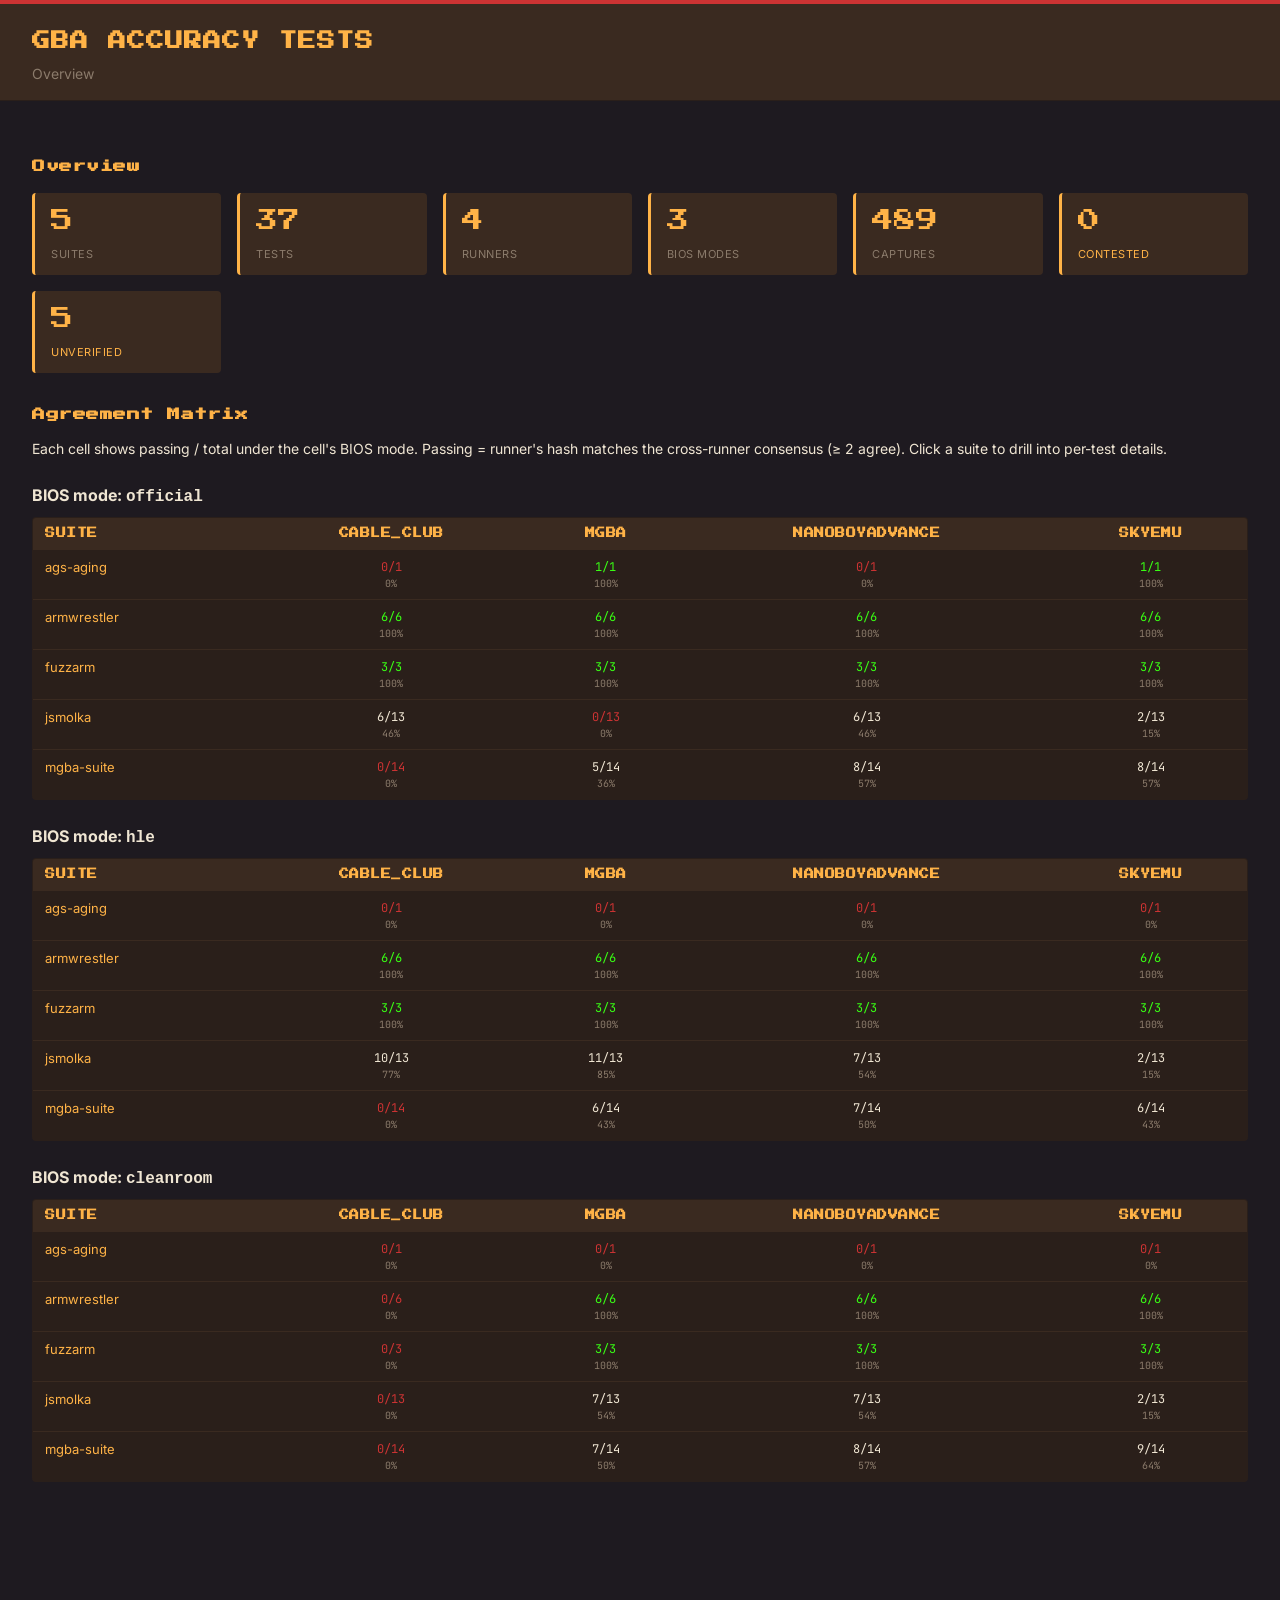
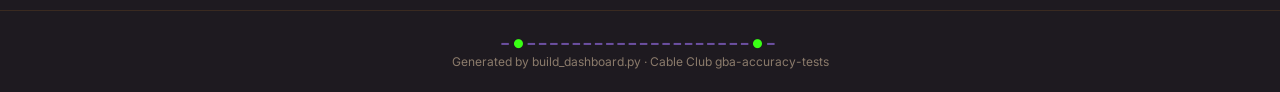
==== docs/dashboard/index.html @ 75b2cba9 "phase 1: full multi-emulator matrix + dashboard + CI Closes out the test-suite Phase 1 plan from NEX" ====
<!DOCTYPE html>
<html lang="en">
<head>
<meta charset="utf-8">
<meta name="viewport" content="width=device-width, initial-scale=1">
<title>Overview — gba-accuracy-tests</title>
<link rel="stylesheet" href="style.css">
</head>
<body>
<header class="site">
  <h1>GBA ACCURACY TESTS</h1>
  <p class="subtitle">Overview</p>
  
</header>
<main>
<h2>Overview</h2>
<div class="stat-grid">
<div class="stat"><span class="num">5</span><span class="label">suites</span></div>
<div class="stat"><span class="num">37</span><span class="label">tests</span></div>
<div class="stat"><span class="num">4</span><span class="label">runners</span></div>
<div class="stat"><span class="num">3</span><span class="label">BIOS modes</span></div>
<div class="stat"><span class="num">489</span><span class="label">captures</span></div>
<div class="stat"><span class="num">0</span><span class="label"><a href="contested.html">contested</a></span></div>
<div class="stat"><span class="num">5</span><span class="label"><a href="unverified.html">unverified</a></span></div>
</div>
<h2>Agreement Matrix</h2>
<p class="muted">Each cell shows passing / total under the cell's BIOS mode. Passing = runner's hash matches the cross-runner consensus (≥ 2 agree). Click a suite to drill into per-test details.</p>
<h3>BIOS mode: <code>official</code></h3>
<table class="matrix"><thead><tr><th>Suite</th>
<th class="runner">cable_club</th>
<th class="runner">mgba</th>
<th class="runner">nanoboyadvance</th>
<th class="runner">skyemu</th>
</tr></thead><tbody>
<tr><td><a href="suite-ags-aging.html">ags-aging</a></td>
<td class="cell none-pass"><span class="frac">0/1</span><span class="pct">0%</span></td>
<td class="cell all-pass"><span class="frac">1/1</span><span class="pct">100%</span></td>
<td class="cell none-pass"><span class="frac">0/1</span><span class="pct">0%</span></td>
<td class="cell all-pass"><span class="frac">1/1</span><span class="pct">100%</span></td>
</tr>
<tr><td><a href="suite-armwrestler.html">armwrestler</a></td>
<td class="cell all-pass"><span class="frac">6/6</span><span class="pct">100%</span></td>
<td class="cell all-pass"><span class="frac">6/6</span><span class="pct">100%</span></td>
<td class="cell all-pass"><span class="frac">6/6</span><span class="pct">100%</span></td>
<td class="cell all-pass"><span class="frac">6/6</span><span class="pct">100%</span></td>
</tr>
<tr><td><a href="suite-fuzzarm.html">fuzzarm</a></td>
<td class="cell all-pass"><span class="frac">3/3</span><span class="pct">100%</span></td>
<td class="cell all-pass"><span class="frac">3/3</span><span class="pct">100%</span></td>
<td class="cell all-pass"><span class="frac">3/3</span><span class="pct">100%</span></td>
<td class="cell all-pass"><span class="frac">3/3</span><span class="pct">100%</span></td>
</tr>
<tr><td><a href="suite-jsmolka.html">jsmolka</a></td>
<td class="cell "><span class="frac">6/13</span><span class="pct">46%</span></td>
<td class="cell none-pass"><span class="frac">0/13</span><span class="pct">0%</span></td>
<td class="cell "><span class="frac">6/13</span><span class="pct">46%</span></td>
<td class="cell "><span class="frac">2/13</span><span class="pct">15%</span></td>
</tr>
<tr><td><a href="suite-mgba-suite.html">mgba-suite</a></td>
<td class="cell none-pass"><span class="frac">0/14</span><span class="pct">0%</span></td>
<td class="cell "><span class="frac">5/14</span><span class="pct">36%</span></td>
<td class="cell "><span class="frac">8/14</span><span class="pct">57%</span></td>
<td class="cell "><span class="frac">8/14</span><span class="pct">57%</span></td>
</tr>
</tbody></table>
<h3>BIOS mode: <code>hle</code></h3>
<table class="matrix"><thead><tr><th>Suite</th>
<th class="runner">cable_club</th>
<th class="runner">mgba</th>
<th class="runner">nanoboyadvance</th>
<th class="runner">skyemu</th>
</tr></thead><tbody>
<tr><td><a href="suite-ags-aging.html">ags-aging</a></td>
<td class="cell none-pass"><span class="frac">0/1</span><span class="pct">0%</span></td>
<td class="cell none-pass"><span class="frac">0/1</span><span class="pct">0%</span></td>
<td class="cell none-pass"><span class="frac">0/1</span><span class="pct">0%</span></td>
<td class="cell none-pass"><span class="frac">0/1</span><span class="pct">0%</span></td>
</tr>
<tr><td><a href="suite-armwrestler.html">armwrestler</a></td>
<td class="cell all-pass"><span class="frac">6/6</span><span class="pct">100%</span></td>
<td class="cell all-pass"><span class="frac">6/6</span><span class="pct">100%</span></td>
<td class="cell all-pass"><span class="frac">6/6</span><span class="pct">100%</span></td>
<td class="cell all-pass"><span class="frac">6/6</span><span class="pct">100%</span></td>
</tr>
<tr><td><a href="suite-fuzzarm.html">fuzzarm</a></td>
<td class="cell all-pass"><span class="frac">3/3</span><span class="pct">100%</span></td>
<td class="cell all-pass"><span class="frac">3/3</span><span class="pct">100%</span></td>
<td class="cell all-pass"><span class="frac">3/3</span><span class="pct">100%</span></td>
<td class="cell all-pass"><span class="frac">3/3</span><span class="pct">100%</span></td>
</tr>
<tr><td><a href="suite-jsmolka.html">jsmolka</a></td>
<td class="cell "><span class="frac">10/13</span><span class="pct">77%</span></td>
<td class="cell "><span class="frac">11/13</span><span class="pct">85%</span></td>
<td class="cell "><span class="frac">7/13</span><span class="pct">54%</span></td>
<td class="cell "><span class="frac">2/13</span><span class="pct">15%</span></td>
</tr>
<tr><td><a href="suite-mgba-suite.html">mgba-suite</a></td>
<td class="cell none-pass"><span class="frac">0/14</span><span class="pct">0%</span></td>
<td class="cell "><span class="frac">6/14</span><span class="pct">43%</span></td>
<td class="cell "><span class="frac">7/14</span><span class="pct">50%</span></td>
<td class="cell "><span class="frac">6/14</span><span class="pct">43%</span></td>
</tr>
</tbody></table>
<h3>BIOS mode: <code>cleanroom</code></h3>
<table class="matrix"><thead><tr><th>Suite</th>
<th class="runner">cable_club</th>
<th class="runner">mgba</th>
<th class="runner">nanoboyadvance</th>
<th class="runner">skyemu</th>
</tr></thead><tbody>
<tr><td><a href="suite-ags-aging.html">ags-aging</a></td>
<td class="cell none-pass"><span class="frac">0/1</span><span class="pct">0%</span></td>
<td class="cell none-pass"><span class="frac">0/1</span><span class="pct">0%</span></td>
<td class="cell none-pass"><span class="frac">0/1</span><span class="pct">0%</span></td>
<td class="cell none-pass"><span class="frac">0/1</span><span class="pct">0%</span></td>
</tr>
<tr><td><a href="suite-armwrestler.html">armwrestler</a></td>
<td class="cell none-pass"><span class="frac">0/6</span><span class="pct">0%</span></td>
<td class="cell all-pass"><span class="frac">6/6</span><span class="pct">100%</span></td>
<td class="cell all-pass"><span class="frac">6/6</span><span class="pct">100%</span></td>
<td class="cell all-pass"><span class="frac">6/6</span><span class="pct">100%</span></td>
</tr>
<tr><td><a href="suite-fuzzarm.html">fuzzarm</a></td>
<td class="cell none-pass"><span class="frac">0/3</span><span class="pct">0%</span></td>
<td class="cell all-pass"><span class="frac">3/3</span><span class="pct">100%</span></td>
<td class="cell all-pass"><span class="frac">3/3</span><span class="pct">100%</span></td>
<td class="cell all-pass"><span class="frac">3/3</span><span class="pct">100%</span></td>
</tr>
<tr><td><a href="suite-jsmolka.html">jsmolka</a></td>
<td class="cell none-pass"><span class="frac">0/13</span><span class="pct">0%</span></td>
<td class="cell "><span class="frac">7/13</span><span class="pct">54%</span></td>
<td class="cell "><span class="frac">7/13</span><span class="pct">54%</span></td>
<td class="cell "><span class="frac">2/13</span><span class="pct">15%</span></td>
</tr>
<tr><td><a href="suite-mgba-suite.html">mgba-suite</a></td>
<td class="cell none-pass"><span class="frac">0/14</span><span class="pct">0%</span></td>
<td class="cell "><span class="frac">7/14</span><span class="pct">50%</span></td>
<td class="cell "><span class="frac">8/14</span><span class="pct">57%</span></td>
<td class="cell "><span class="frac">9/14</span><span class="pct">64%</span></td>
</tr>
</tbody></table>
</main>
<footer>
  <span class="cable">━<span class="led">●</span>━━━━━━━━━━━━━━━━━━━━<span class="led">●</span>━</span><br>
  Generated by build_dashboard.py · Cable Club gba-accuracy-tests
</footer>
</body>
</html>
---- docs/dashboard/style.css ----
@import url('https://fonts.googleapis.com/css2?family=Press+Start+2P&family=Inter:wght@400;500;700&family=JetBrains+Mono:wght@400;500&display=swap');

:root {
  --bg:        #1e1a20;
  --surface:   #3a2a20;
  --surface-2: #2a1f1a;
  --red:       #cc3333;
  --amber:     #ffb347;
  --amber-2:   #ffd080;
  --green:     #39ff14;
  --gray:      #666;
  --warm-gray: #8b7b6b;
  --text:      #f0e6d3;
  --purple:    #6b4fa0;
}

* { box-sizing: border-box; }

body {
  margin: 0;
  background: var(--bg);
  color: var(--text);
  font-family: 'Inter', system-ui, sans-serif;
  font-size: 14px;
  line-height: 1.5;
}

a { color: var(--amber); text-decoration: none; }
a:hover { color: var(--amber-2); text-decoration: underline; }

header.site {
  background: var(--surface);
  border-top: 4px solid var(--red);
  border-bottom: 1px solid var(--surface-2);
  padding: 24px 32px 16px;
}
header.site h1 {
  font-family: 'Press Start 2P', monospace;
  font-size: 18px;
  margin: 0 0 8px;
  color: var(--amber);
  letter-spacing: 1px;
}
header.site .subtitle { color: var(--warm-gray); margin: 0; }
nav.crumbs {
  margin: 12px 0 0;
  font-size: 13px;
  color: var(--warm-gray);
}
nav.crumbs a { color: var(--warm-gray); }
nav.crumbs a:hover { color: var(--amber); }

main { padding: 24px 32px 64px; max-width: 1280px; margin: 0 auto; }

h2 {
  font-family: 'Press Start 2P', monospace;
  font-size: 13px;
  letter-spacing: 0.5px;
  color: var(--amber);
  margin: 32px 0 12px;
}
h3 { color: var(--text); font-size: 16px; margin: 24px 0 8px; }

table {
  width: 100%;
  border-collapse: collapse;
  background: var(--surface-2);
  border: 1px solid var(--surface);
  border-radius: 4px;
  overflow: hidden;
}
th, td {
  padding: 8px 12px;
  text-align: left;
  border-bottom: 1px solid var(--surface);
  font-size: 13px;
  vertical-align: top;
}
th {
  background: var(--surface);
  color: var(--amber);
  font-family: 'Press Start 2P', monospace;
  font-size: 10px;
  letter-spacing: 0.5px;
  text-transform: uppercase;
}
tr:last-child td { border-bottom: none; }
tr:hover td { background: rgba(255, 179, 71, 0.04); }

.hash {
  font-family: 'JetBrains Mono', monospace;
  font-size: 11px;
  color: var(--warm-gray);
}
.hash.match { color: var(--green); }
.hash.miss { color: var(--red); }

.badge {
  display: inline-block;
  padding: 2px 8px;
  border-radius: 3px;
  font-size: 11px;
  font-weight: 700;
  font-family: 'JetBrains Mono', monospace;
  text-transform: uppercase;
  letter-spacing: 0.5px;
}
.badge.gold        { background: var(--amber); color: #1e1a20; }
.badge.secondary   { background: var(--purple); color: var(--text); }
.badge.candidate   { background: var(--gray); color: var(--text); }
.badge.contested   { background: var(--red); color: #fff; }
.badge.unverified  { background: #555; color: var(--text); }
.badge.agreed      { background: var(--green); color: #1e1a20; }

.stat-grid {
  display: grid;
  grid-template-columns: repeat(auto-fit, minmax(180px, 1fr));
  gap: 16px;
  margin: 16px 0 24px;
}
.stat {
  background: var(--surface);
  border-left: 3px solid var(--amber);
  padding: 12px 16px;
  border-radius: 4px;
}
.stat .num {
  font-family: 'Press Start 2P', monospace;
  font-size: 22px;
  color: var(--amber);
  display: block;
  margin-bottom: 4px;
}
.stat .label {
  font-size: 11px;
  color: var(--warm-gray);
  text-transform: uppercase;
  letter-spacing: 0.5px;
}

.matrix th.runner { text-align: center; }
.matrix td.cell {
  text-align: center;
  font-family: 'JetBrains Mono', monospace;
  font-size: 12px;
}
.matrix .frac { color: var(--text); }
.matrix .pct  { color: var(--warm-gray); font-size: 10px; display: block; }
.matrix .all-pass .frac { color: var(--green); }
.matrix .none-pass .frac { color: var(--red); }

.test-row td.id { font-family: 'JetBrains Mono', monospace; font-size: 12px; }

.bios-tabs {
  display: flex;
  gap: 8px;
  margin: 16px 0;
}
.bios-tabs span {
  padding: 4px 12px;
  background: var(--surface);
  border-radius: 3px;
  font-size: 11px;
  font-family: 'JetBrains Mono', monospace;
  color: var(--warm-gray);
}

footer {
  margin-top: 64px;
  padding: 24px 32px;
  border-top: 1px solid var(--surface);
  font-size: 12px;
  color: var(--warm-gray);
  text-align: center;
}
footer .cable {
  display: inline-block;
  color: var(--purple);
  letter-spacing: 4px;
}
footer .led { color: var(--green); }
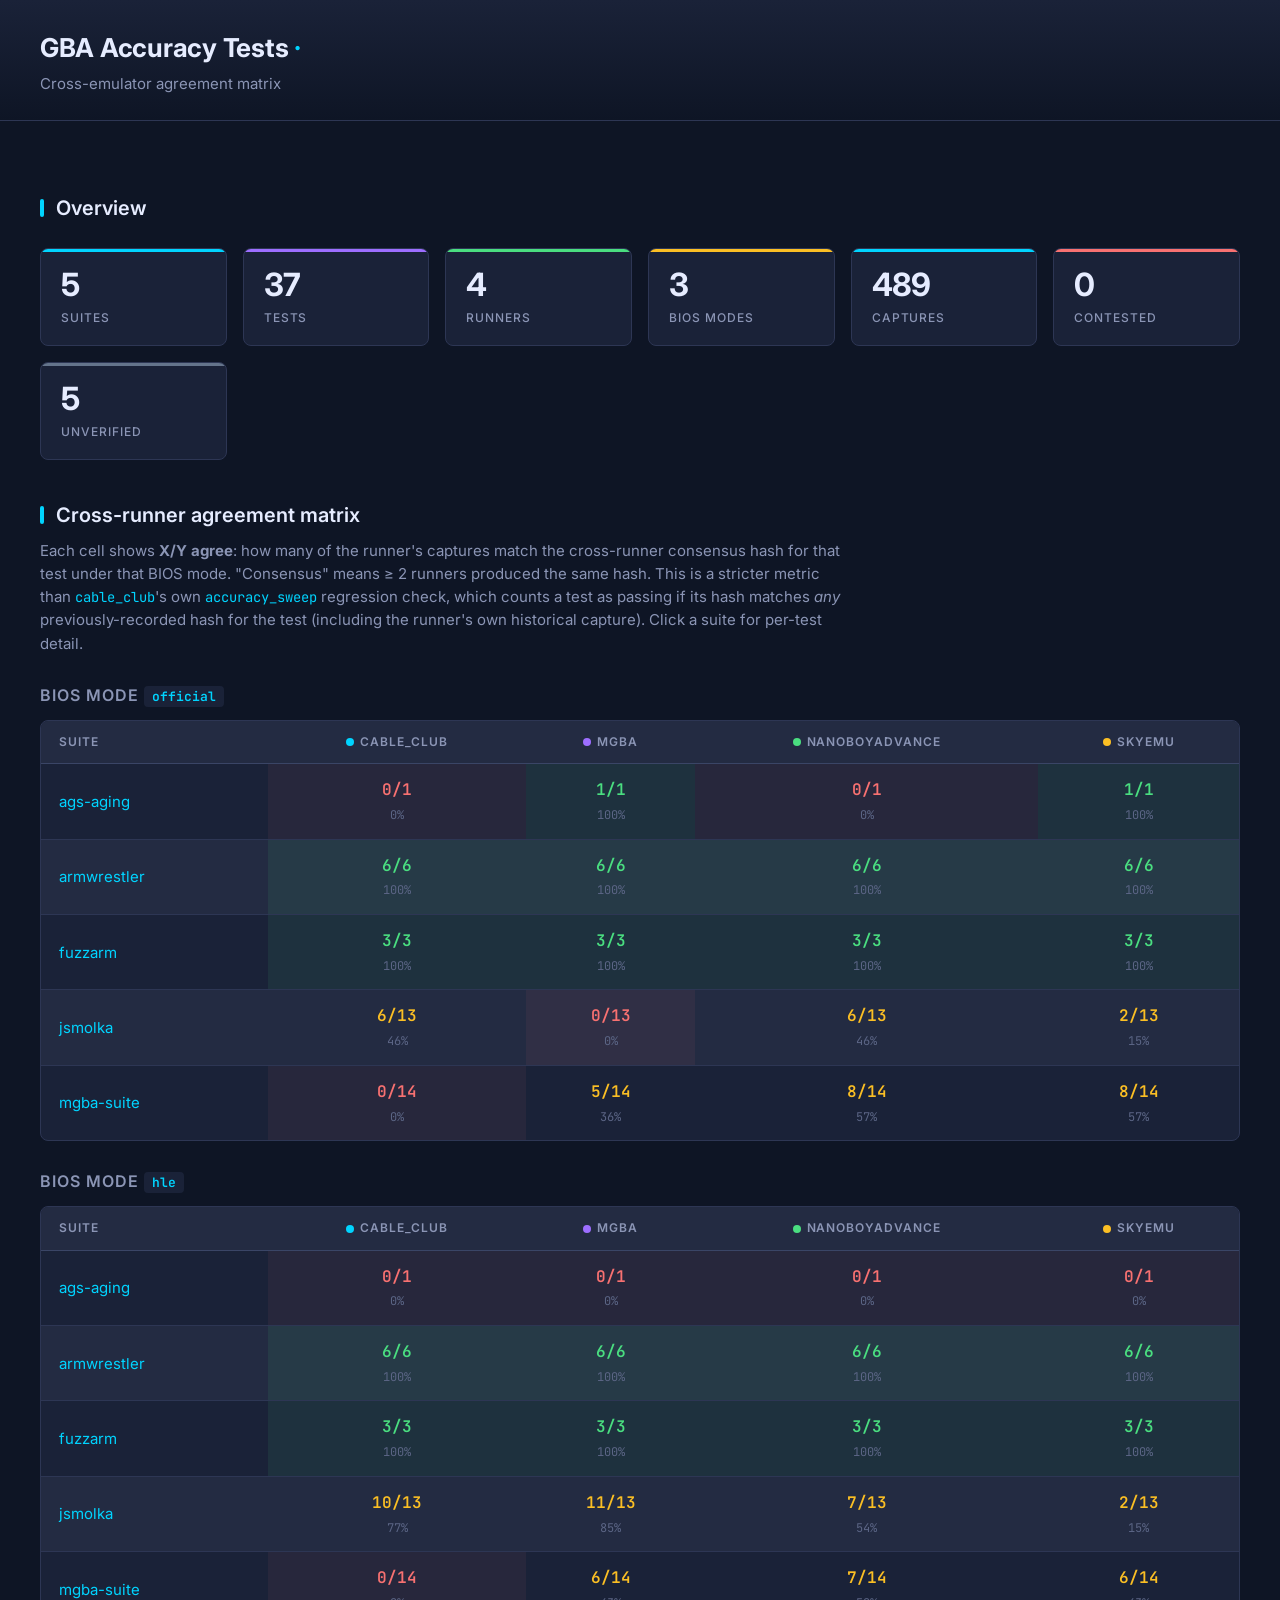
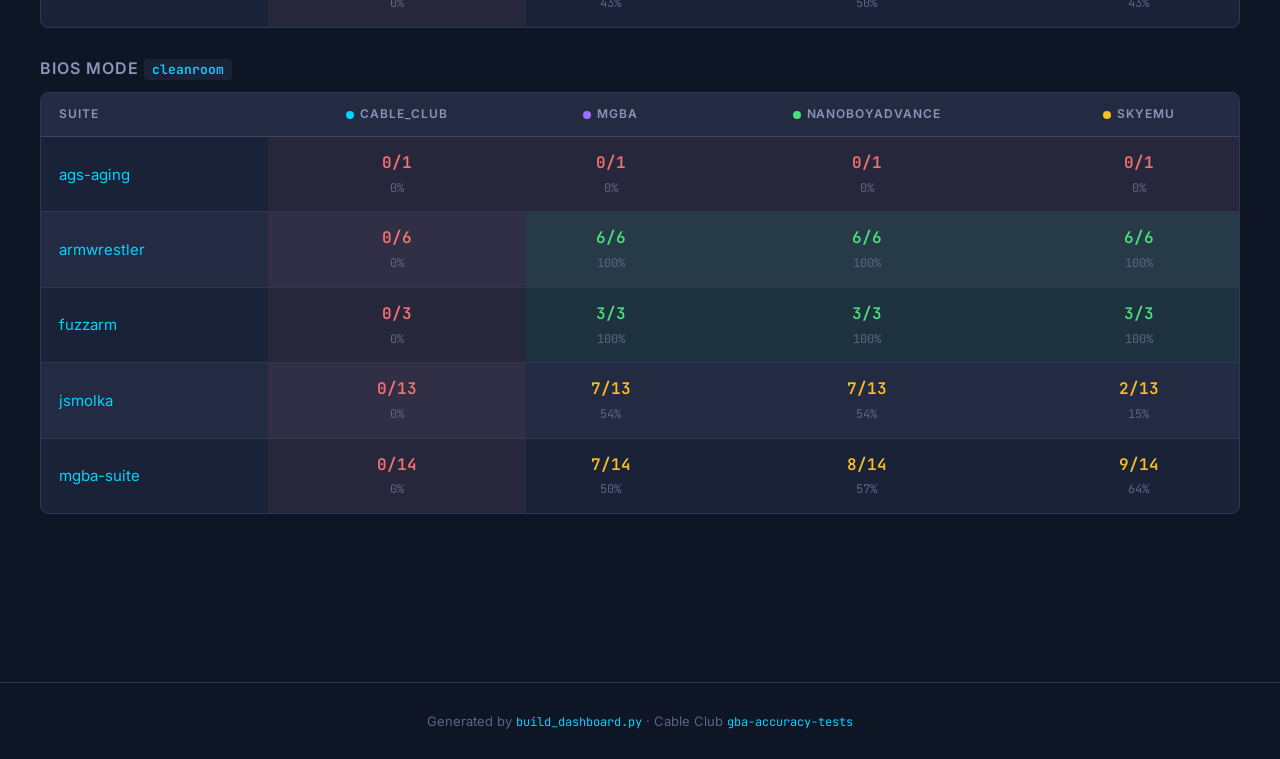
==== commit ebaa5b70: "verify: bootstrap human-confirmed ground truth for all 5 suites Replaces consensus-as-truth with per" ====
--- a/docs/dashboard/index.html
+++ b/docs/dashboard/index.html
@@ -3,13 +3,17 @@
 <head>
 <meta charset="utf-8">
 <meta name="viewport" content="width=device-width, initial-scale=1">
-<title>Overview — gba-accuracy-tests</title>
+<title>Cross-emulator agreement matrix — gba-accuracy-tests</title>
 <link rel="stylesheet" href="style.css">
 </head>
 <body>
 <header class="site">
-  <h1>GBA ACCURACY TESTS</h1>
-  <p class="subtitle">Overview</p>
+  <div class="row">
+    <div>
+      <h1>GBA Accuracy Tests <span class="accent">·</span></h1>
+      <p class="subtitle">Cross-emulator agreement matrix</p>
+    </div>
+  </div>
   
 </header>
 <main>
@@ -23,14 +27,14 @@
 <div class="stat"><span class="num">0</span><span class="label"><a href="contested.html">contested</a></span></div>
 <div class="stat"><span class="num">5</span><span class="label"><a href="unverified.html">unverified</a></span></div>
 </div>
-<h2>Agreement Matrix</h2>
-<p class="muted">Each cell shows passing / total under the cell's BIOS mode. Passing = runner's hash matches the cross-runner consensus (≥ 2 agree). Click a suite to drill into per-test details.</p>
-<h3>BIOS mode: <code>official</code></h3>
-<table class="matrix"><thead><tr><th>Suite</th>
-<th class="runner">cable_club</th>
-<th class="runner">mgba</th>
-<th class="runner">nanoboyadvance</th>
-<th class="runner">skyemu</th>
+<h2>Cross-runner agreement matrix</h2>
+<p class="muted">Each cell shows <strong>X/Y agree</strong>: how many of the runner's captures match the cross-runner consensus hash for that test under that BIOS mode. "Consensus" means ≥ 2 runners produced the same hash. This is a stricter metric than <code>cable_club</code>'s own <code>accuracy_sweep</code> regression check, which counts a test as passing if its hash matches <em>any</em> previously-recorded hash for the test (including the runner's own historical capture). Click a suite for per-test detail.</p>
+<h3>BIOS mode <code>official</code></h3>
+<div class="table-wrap"><table class="matrix"><thead><tr><th>Suite</th>
+<th class="runner r-cable_club"><span class="dot"></span>cable_club</th>
+<th class="runner r-mgba"><span class="dot"></span>mgba</th>
+<th class="runner r-nanoboyadvance"><span class="dot"></span>nanoboyadvance</th>
+<th class="runner r-skyemu"><span class="dot"></span>skyemu</th>
 </tr></thead><tbody>
 <tr><td><a href="suite-ags-aging.html">ags-aging</a></td>
 <td class="cell none-pass"><span class="frac">0/1</span><span class="pct">0%</span></td>
@@ -51,24 +55,24 @@
 <td class="cell all-pass"><span class="frac">3/3</span><span class="pct">100%</span></td>
 </tr>
 <tr><td><a href="suite-jsmolka.html">jsmolka</a></td>
-<td class="cell "><span class="frac">6/13</span><span class="pct">46%</span></td>
+<td class="cell partial"><span class="frac">6/13</span><span class="pct">46%</span></td>
 <td class="cell none-pass"><span class="frac">0/13</span><span class="pct">0%</span></td>
-<td class="cell "><span class="frac">6/13</span><span class="pct">46%</span></td>
-<td class="cell "><span class="frac">2/13</span><span class="pct">15%</span></td>
+<td class="cell partial"><span class="frac">6/13</span><span class="pct">46%</span></td>
+<td class="cell partial"><span class="frac">2/13</span><span class="pct">15%</span></td>
 </tr>
 <tr><td><a href="suite-mgba-suite.html">mgba-suite</a></td>
 <td class="cell none-pass"><span class="frac">0/14</span><span class="pct">0%</span></td>
-<td class="cell "><span class="frac">5/14</span><span class="pct">36%</span></td>
-<td class="cell "><span class="frac">8/14</span><span class="pct">57%</span></td>
-<td class="cell "><span class="frac">8/14</span><span class="pct">57%</span></td>
+<td class="cell partial"><span class="frac">5/14</span><span class="pct">36%</span></td>
+<td class="cell partial"><span class="frac">8/14</span><span class="pct">57%</span></td>
+<td class="cell partial"><span class="frac">8/14</span><span class="pct">57%</span></td>
 </tr>
-</tbody></table>
-<h3>BIOS mode: <code>hle</code></h3>
-<table class="matrix"><thead><tr><th>Suite</th>
-<th class="runner">cable_club</th>
-<th class="runner">mgba</th>
-<th class="runner">nanoboyadvance</th>
-<th class="runner">skyemu</th>
+</tbody></table></div>
+<h3>BIOS mode <code>hle</code></h3>
+<div class="table-wrap"><table class="matrix"><thead><tr><th>Suite</th>
+<th class="runner r-cable_club"><span class="dot"></span>cable_club</th>
+<th class="runner r-mgba"><span class="dot"></span>mgba</th>
+<th class="runner r-nanoboyadvance"><span class="dot"></span>nanoboyadvance</th>
+<th class="runner r-skyemu"><span class="dot"></span>skyemu</th>
 </tr></thead><tbody>
 <tr><td><a href="suite-ags-aging.html">ags-aging</a></td>
 <td class="cell none-pass"><span class="frac">0/1</span><span class="pct">0%</span></td>
@@ -89,24 +93,24 @@
 <td class="cell all-pass"><span class="frac">3/3</span><span class="pct">100%</span></td>
 </tr>
 <tr><td><a href="suite-jsmolka.html">jsmolka</a></td>
-<td class="cell "><span class="frac">10/13</span><span class="pct">77%</span></td>
-<td class="cell "><span class="frac">11/13</span><span class="pct">85%</span></td>
-<td class="cell "><span class="frac">7/13</span><span class="pct">54%</span></td>
-<td class="cell "><span class="frac">2/13</span><span class="pct">15%</span></td>
+<td class="cell partial"><span class="frac">10/13</span><span class="pct">77%</span></td>
+<td class="cell partial"><span class="frac">11/13</span><span class="pct">85%</span></td>
+<td class="cell partial"><span class="frac">7/13</span><span class="pct">54%</span></td>
+<td class="cell partial"><span class="frac">2/13</span><span class="pct">15%</span></td>
 </tr>
 <tr><td><a href="suite-mgba-suite.html">mgba-suite</a></td>
 <td class="cell none-pass"><span class="frac">0/14</span><span class="pct">0%</span></td>
-<td class="cell "><span class="frac">6/14</span><span class="pct">43%</span></td>
-<td class="cell "><span class="frac">7/14</span><span class="pct">50%</span></td>
-<td class="cell "><span class="frac">6/14</span><span class="pct">43%</span></td>
+<td class="cell partial"><span class="frac">6/14</span><span class="pct">43%</span></td>
+<td class="cell partial"><span class="frac">7/14</span><span class="pct">50%</span></td>
+<td class="cell partial"><span class="frac">6/14</span><span class="pct">43%</span></td>
 </tr>
-</tbody></table>
-<h3>BIOS mode: <code>cleanroom</code></h3>
-<table class="matrix"><thead><tr><th>Suite</th>
-<th class="runner">cable_club</th>
-<th class="runner">mgba</th>
-<th class="runner">nanoboyadvance</th>
-<th class="runner">skyemu</th>
+</tbody></table></div>
+<h3>BIOS mode <code>cleanroom</code></h3>
+<div class="table-wrap"><table class="matrix"><thead><tr><th>Suite</th>
+<th class="runner r-cable_club"><span class="dot"></span>cable_club</th>
+<th class="runner r-mgba"><span class="dot"></span>mgba</th>
+<th class="runner r-nanoboyadvance"><span class="dot"></span>nanoboyadvance</th>
+<th class="runner r-skyemu"><span class="dot"></span>skyemu</th>
 </tr></thead><tbody>
 <tr><td><a href="suite-ags-aging.html">ags-aging</a></td>
 <td class="cell none-pass"><span class="frac">0/1</span><span class="pct">0%</span></td>
@@ -128,21 +132,20 @@
 </tr>
 <tr><td><a href="suite-jsmolka.html">jsmolka</a></td>
 <td class="cell none-pass"><span class="frac">0/13</span><span class="pct">0%</span></td>
-<td class="cell "><span class="frac">7/13</span><span class="pct">54%</span></td>
-<td class="cell "><span class="frac">7/13</span><span class="pct">54%</span></td>
-<td class="cell "><span class="frac">2/13</span><span class="pct">15%</span></td>
+<td class="cell partial"><span class="frac">7/13</span><span class="pct">54%</span></td>
+<td class="cell partial"><span class="frac">7/13</span><span class="pct">54%</span></td>
+<td class="cell partial"><span class="frac">2/13</span><span class="pct">15%</span></td>
 </tr>
 <tr><td><a href="suite-mgba-suite.html">mgba-suite</a></td>
 <td class="cell none-pass"><span class="frac">0/14</span><span class="pct">0%</span></td>
-<td class="cell "><span class="frac">7/14</span><span class="pct">50%</span></td>
-<td class="cell "><span class="frac">8/14</span><span class="pct">57%</span></td>
-<td class="cell "><span class="frac">9/14</span><span class="pct">64%</span></td>
+<td class="cell partial"><span class="frac">7/14</span><span class="pct">50%</span></td>
+<td class="cell partial"><span class="frac">8/14</span><span class="pct">57%</span></td>
+<td class="cell partial"><span class="frac">9/14</span><span class="pct">64%</span></td>
 </tr>
-</tbody></table>
+</tbody></table></div>
 </main>
 <footer>
-  <span class="cable">━<span class="led">●</span>━━━━━━━━━━━━━━━━━━━━<span class="led">●</span>━</span><br>
-  Generated by build_dashboard.py · Cable Club gba-accuracy-tests
+  Generated by <code>build_dashboard.py</code> · Cable Club <code>gba-accuracy-tests</code>
 </footer>
 </body>
 </html>
--- a/docs/dashboard/style.css
+++ b/docs/dashboard/style.css
@@ -1,181 +1,302 @@
-@import url('https://fonts.googleapis.com/css2?family=Press+Start+2P&family=Inter:wght@400;500;700&family=JetBrains+Mono:wght@400;500&display=swap');
+@import url('https://fonts.googleapis.com/css2?family=Inter:wght@400;500;600;700&family=JetBrains+Mono:wght@400;500;600&display=swap');
 
 :root {
-  --bg:        #1e1a20;
-  --surface:   #3a2a20;
-  --surface-2: #2a1f1a;
-  --red:       #cc3333;
-  --amber:     #ffb347;
-  --amber-2:   #ffd080;
-  --green:     #39ff14;
-  --gray:      #666;
-  --warm-gray: #8b7b6b;
-  --text:      #f0e6d3;
-  --purple:    #6b4fa0;
+  --bg:         #0e1525;
+  --bg-2:       #0a101e;
+  --surface:    #1a2238;
+  --surface-2:  #232b42;
+  --surface-3:  #2d3654;
+  --border:     #2d3654;
+  --border-2:   #3a4566;
+  --text:       #e6ecff;
+  --text-mute:  #8b95b5;
+  --text-dim:   #5b6585;
+  --cyan:       #00d4ff;
+  --purple:     #9d6eff;
+  --green:      #4ade80;
+  --amber:      #fbbf24;
+  --coral:      #f87171;
+  --slate:      #64748b;
 }
 
 * { box-sizing: border-box; }
+html, body { margin: 0; padding: 0; }
 
 body {
+  background: var(--bg);
+  color: var(--text);
+  font-family: 'Inter', -apple-system, BlinkMacSystemFont, system-ui, sans-serif;
+  font-size: 16px;
+  line-height: 1.55;
+  -webkit-font-smoothing: antialiased;
+  text-rendering: optimizeLegibility;
+}
+
+a { color: var(--cyan); text-decoration: none; transition: color .15s; }
+a:hover { color: #5be8ff; text-decoration: underline; }
+code { font-family: 'JetBrains Mono', ui-monospace, Menlo, monospace; font-size: 0.92em; color: var(--cyan); }
+
+/* ----- header ----- */
+header.site {
+  background: linear-gradient(180deg, var(--surface) 0%, var(--bg) 100%);
+  border-bottom: 1px solid var(--border);
+  padding: 28px 40px 24px;
+}
+header.site .row {
+  max-width: 1440px;
+  margin: 0 auto;
+  display: flex;
+  align-items: baseline;
+  justify-content: space-between;
+  gap: 24px;
+  flex-wrap: wrap;
+}
+header.site h1 {
+  font-family: 'Inter', sans-serif;
+  font-size: 26px;
+  font-weight: 700;
+  letter-spacing: -0.01em;
   margin: 0;
-  background: var(--bg);
-  color: var(--text);
-  font-family: 'Inter', system-ui, sans-serif;
+  color: var(--text);
+}
+header.site h1 .accent { color: var(--cyan); }
+header.site .subtitle {
+  color: var(--text-mute);
+  margin: 4px 0 0;
+  font-size: 15px;
+}
+nav.crumbs {
+  margin: 14px 0 0;
   font-size: 14px;
-  line-height: 1.5;
-}
-
-a { color: var(--amber); text-decoration: none; }
-a:hover { color: var(--amber-2); text-decoration: underline; }
-
-header.site {
+  color: var(--text-mute);
+}
+nav.crumbs a { color: var(--text-mute); }
+nav.crumbs a:hover { color: var(--cyan); }
+
+main {
+  padding: 32px 40px 80px;
+  max-width: 1440px;
+  margin: 0 auto;
+}
+
+/* ----- section headings ----- */
+h2 {
+  font-family: 'Inter', sans-serif;
+  font-size: 20px;
+  font-weight: 600;
+  color: var(--text);
+  margin: 40px 0 8px;
+  display: flex;
+  align-items: center;
+  gap: 12px;
+}
+h2::before {
+  content: '';
+  display: inline-block;
+  width: 4px;
+  height: 18px;
+  background: var(--cyan);
+  border-radius: 2px;
+}
+h2 + p, h2 + .muted {
+  margin-top: 0;
+  margin-bottom: 24px;
+  color: var(--text-mute);
+  font-size: 15px;
+  max-width: 90ch;
+}
+h3 {
+  font-family: 'Inter', sans-serif;
+  font-size: 16px;
+  font-weight: 600;
+  color: var(--text-mute);
+  margin: 28px 0 12px;
+  text-transform: uppercase;
+  letter-spacing: 0.06em;
+}
+h3 code {
+  text-transform: none;
+  letter-spacing: 0;
   background: var(--surface);
-  border-top: 4px solid var(--red);
-  border-bottom: 1px solid var(--surface-2);
-  padding: 24px 32px 16px;
-}
-header.site h1 {
-  font-family: 'Press Start 2P', monospace;
-  font-size: 18px;
-  margin: 0 0 8px;
-  color: var(--amber);
-  letter-spacing: 1px;
-}
-header.site .subtitle { color: var(--warm-gray); margin: 0; }
-nav.crumbs {
-  margin: 12px 0 0;
+  padding: 2px 8px;
+  border-radius: 4px;
   font-size: 13px;
-  color: var(--warm-gray);
-}
-nav.crumbs a { color: var(--warm-gray); }
-nav.crumbs a:hover { color: var(--amber); }
-
-main { padding: 24px 32px 64px; max-width: 1280px; margin: 0 auto; }
-
-h2 {
-  font-family: 'Press Start 2P', monospace;
-  font-size: 13px;
-  letter-spacing: 0.5px;
-  color: var(--amber);
-  margin: 32px 0 12px;
-}
-h3 { color: var(--text); font-size: 16px; margin: 24px 0 8px; }
-
+}
+.muted { color: var(--text-mute); }
+
+/* ----- stat tiles ----- */
+.stat-grid {
+  display: grid;
+  grid-template-columns: repeat(auto-fit, minmax(160px, 1fr));
+  gap: 16px;
+  margin: 24px 0 8px;
+}
+.stat {
+  background: var(--surface);
+  border: 1px solid var(--border);
+  border-radius: 8px;
+  padding: 18px 20px 16px;
+  position: relative;
+  overflow: hidden;
+}
+.stat::before {
+  content: '';
+  position: absolute;
+  top: 0; left: 0; right: 0;
+  height: 3px;
+  background: var(--cyan);
+}
+.stat:nth-child(2)::before { background: var(--purple); }
+.stat:nth-child(3)::before { background: var(--green); }
+.stat:nth-child(4)::before { background: var(--amber); }
+.stat:nth-child(5)::before { background: var(--cyan); }
+.stat:nth-child(6)::before { background: var(--coral); }
+.stat:nth-child(7)::before { background: var(--slate); }
+.stat .num {
+  font-family: 'Inter', sans-serif;
+  font-size: 32px;
+  font-weight: 700;
+  color: var(--text);
+  display: block;
+  margin-bottom: 2px;
+  letter-spacing: -0.02em;
+  line-height: 1.1;
+}
+.stat .label {
+  font-size: 12px;
+  color: var(--text-mute);
+  text-transform: uppercase;
+  letter-spacing: 0.08em;
+  font-weight: 500;
+}
+.stat .label a { color: var(--text-mute); }
+.stat .label a:hover { color: var(--cyan); }
+
+/* ----- tables ----- */
+.table-wrap {
+  background: var(--surface);
+  border: 1px solid var(--border);
+  border-radius: 8px;
+  overflow: hidden;
+  margin-bottom: 8px;
+}
 table {
   width: 100%;
   border-collapse: collapse;
+}
+th, td {
+  padding: 14px 18px;
+  text-align: left;
+  font-size: 15px;
+  vertical-align: middle;
+}
+thead th {
   background: var(--surface-2);
-  border: 1px solid var(--surface);
-  border-radius: 4px;
-  overflow: hidden;
-}
-th, td {
-  padding: 8px 12px;
-  text-align: left;
-  border-bottom: 1px solid var(--surface);
+  color: var(--text-mute);
+  font-family: 'Inter', sans-serif;
+  font-size: 12px;
+  font-weight: 600;
+  text-transform: uppercase;
+  letter-spacing: 0.08em;
+  border-bottom: 1px solid var(--border-2);
+  padding-top: 12px;
+  padding-bottom: 12px;
+}
+tbody tr {
+  border-bottom: 1px solid var(--border);
+  transition: background .1s;
+}
+tbody tr:nth-child(even) { background: var(--surface-2); }
+tbody tr:last-child { border-bottom: none; }
+tbody tr:hover td { background: rgba(0, 212, 255, 0.06); }
+tbody td { color: var(--text); }
+tbody td.id, tbody td.muted-cell {
+  color: var(--text-mute);
+}
+
+/* ----- agreement matrix ----- */
+.matrix th.runner {
+  text-align: center;
+}
+.matrix th.runner .dot {
+  display: inline-block;
+  width: 8px;
+  height: 8px;
+  border-radius: 50%;
+  margin-right: 6px;
+  vertical-align: middle;
+  background: var(--text-mute);
+}
+.matrix th.runner.r-cable_club .dot     { background: var(--cyan); }
+.matrix th.runner.r-mgba .dot           { background: var(--purple); }
+.matrix th.runner.r-nanoboyadvance .dot { background: var(--green); }
+.matrix th.runner.r-skyemu .dot         { background: var(--amber); }
+.matrix td.cell {
+  text-align: center;
+  font-family: 'JetBrains Mono', ui-monospace, monospace;
+  font-size: 16px;
+  font-weight: 500;
+  color: var(--text);
+  font-variant-numeric: tabular-nums;
+}
+.matrix td.cell .frac { font-weight: 600; }
+.matrix td.cell .pct {
+  display: block;
+  margin-top: 3px;
+  font-size: 12px;
+  color: var(--text-dim);
+  font-weight: 400;
+}
+.matrix td.cell.all-pass { background: rgba(74, 222, 128, 0.08); }
+.matrix td.cell.all-pass .frac { color: var(--green); }
+.matrix td.cell.none-pass { background: rgba(248, 113, 113, 0.06); }
+.matrix td.cell.none-pass .frac { color: var(--coral); }
+.matrix td.cell.partial .frac { color: var(--amber); }
+
+/* ----- hash columns ----- */
+.hash {
+  font-family: 'JetBrains Mono', ui-monospace, monospace;
   font-size: 13px;
-  vertical-align: top;
-}
-th {
-  background: var(--surface);
-  color: var(--amber);
-  font-family: 'Press Start 2P', monospace;
-  font-size: 10px;
-  letter-spacing: 0.5px;
-  text-transform: uppercase;
-}
-tr:last-child td { border-bottom: none; }
-tr:hover td { background: rgba(255, 179, 71, 0.04); }
-
-.hash {
-  font-family: 'JetBrains Mono', monospace;
-  font-size: 11px;
-  color: var(--warm-gray);
+  color: var(--text-dim);
+  font-variant-numeric: tabular-nums;
 }
 .hash.match { color: var(--green); }
-.hash.miss { color: var(--red); }
-
+.hash.miss  { color: var(--coral); }
+
+/* ----- status badges ----- */
 .badge {
   display: inline-block;
-  padding: 2px 8px;
-  border-radius: 3px;
+  padding: 4px 10px;
+  border-radius: 999px;
   font-size: 11px;
-  font-weight: 700;
-  font-family: 'JetBrains Mono', monospace;
+  font-weight: 600;
+  font-family: 'Inter', sans-serif;
   text-transform: uppercase;
-  letter-spacing: 0.5px;
-}
-.badge.gold        { background: var(--amber); color: #1e1a20; }
-.badge.secondary   { background: var(--purple); color: var(--text); }
-.badge.candidate   { background: var(--gray); color: var(--text); }
-.badge.contested   { background: var(--red); color: #fff; }
-.badge.unverified  { background: #555; color: var(--text); }
-.badge.agreed      { background: var(--green); color: #1e1a20; }
-
-.stat-grid {
-  display: grid;
-  grid-template-columns: repeat(auto-fit, minmax(180px, 1fr));
-  gap: 16px;
-  margin: 16px 0 24px;
-}
-.stat {
-  background: var(--surface);
-  border-left: 3px solid var(--amber);
-  padding: 12px 16px;
-  border-radius: 4px;
-}
-.stat .num {
-  font-family: 'Press Start 2P', monospace;
-  font-size: 22px;
-  color: var(--amber);
-  display: block;
-  margin-bottom: 4px;
-}
-.stat .label {
-  font-size: 11px;
-  color: var(--warm-gray);
-  text-transform: uppercase;
-  letter-spacing: 0.5px;
-}
-
-.matrix th.runner { text-align: center; }
-.matrix td.cell {
+  letter-spacing: 0.06em;
+  border: 1px solid transparent;
+}
+.badge.gold        { background: rgba(74, 222, 128, 0.12); color: var(--green);  border-color: rgba(74, 222, 128, 0.3); }
+.badge.secondary   { background: rgba(157, 110, 255, 0.12); color: var(--purple); border-color: rgba(157, 110, 255, 0.3); }
+.badge.candidate   { background: rgba(100, 116, 139, 0.18); color: var(--text-mute); border-color: rgba(100, 116, 139, 0.4); }
+.badge.contested   { background: rgba(248, 113, 113, 0.14); color: var(--coral);  border-color: rgba(248, 113, 113, 0.35); }
+.badge.unverified  { background: rgba(251, 191, 36, 0.12); color: var(--amber);   border-color: rgba(251, 191, 36, 0.3); }
+
+/* ----- test-row table (per-suite detail page) ----- */
+.test-row td.id {
+  font-family: 'JetBrains Mono', ui-monospace, monospace;
+  font-size: 13px;
+  color: var(--text);
+  white-space: nowrap;
+}
+
+/* ----- footer ----- */
+footer {
+  margin-top: 80px;
+  padding: 28px 40px;
+  border-top: 1px solid var(--border);
+  font-size: 13px;
+  color: var(--text-dim);
   text-align: center;
-  font-family: 'JetBrains Mono', monospace;
-  font-size: 12px;
-}
-.matrix .frac { color: var(--text); }
-.matrix .pct  { color: var(--warm-gray); font-size: 10px; display: block; }
-.matrix .all-pass .frac { color: var(--green); }
-.matrix .none-pass .frac { color: var(--red); }
-
-.test-row td.id { font-family: 'JetBrains Mono', monospace; font-size: 12px; }
-
-.bios-tabs {
-  display: flex;
-  gap: 8px;
-  margin: 16px 0;
-}
-.bios-tabs span {
-  padding: 4px 12px;
-  background: var(--surface);
-  border-radius: 3px;
-  font-size: 11px;
-  font-family: 'JetBrains Mono', monospace;
-  color: var(--warm-gray);
-}
-
-footer {
-  margin-top: 64px;
-  padding: 24px 32px;
-  border-top: 1px solid var(--surface);
-  font-size: 12px;
-  color: var(--warm-gray);
-  text-align: center;
-}
-footer .cable {
-  display: inline-block;
-  color: var(--purple);
-  letter-spacing: 4px;
-}
-footer .led { color: var(--green); }
+}
+footer a { color: var(--text-mute); }
+footer a:hover { color: var(--cyan); }
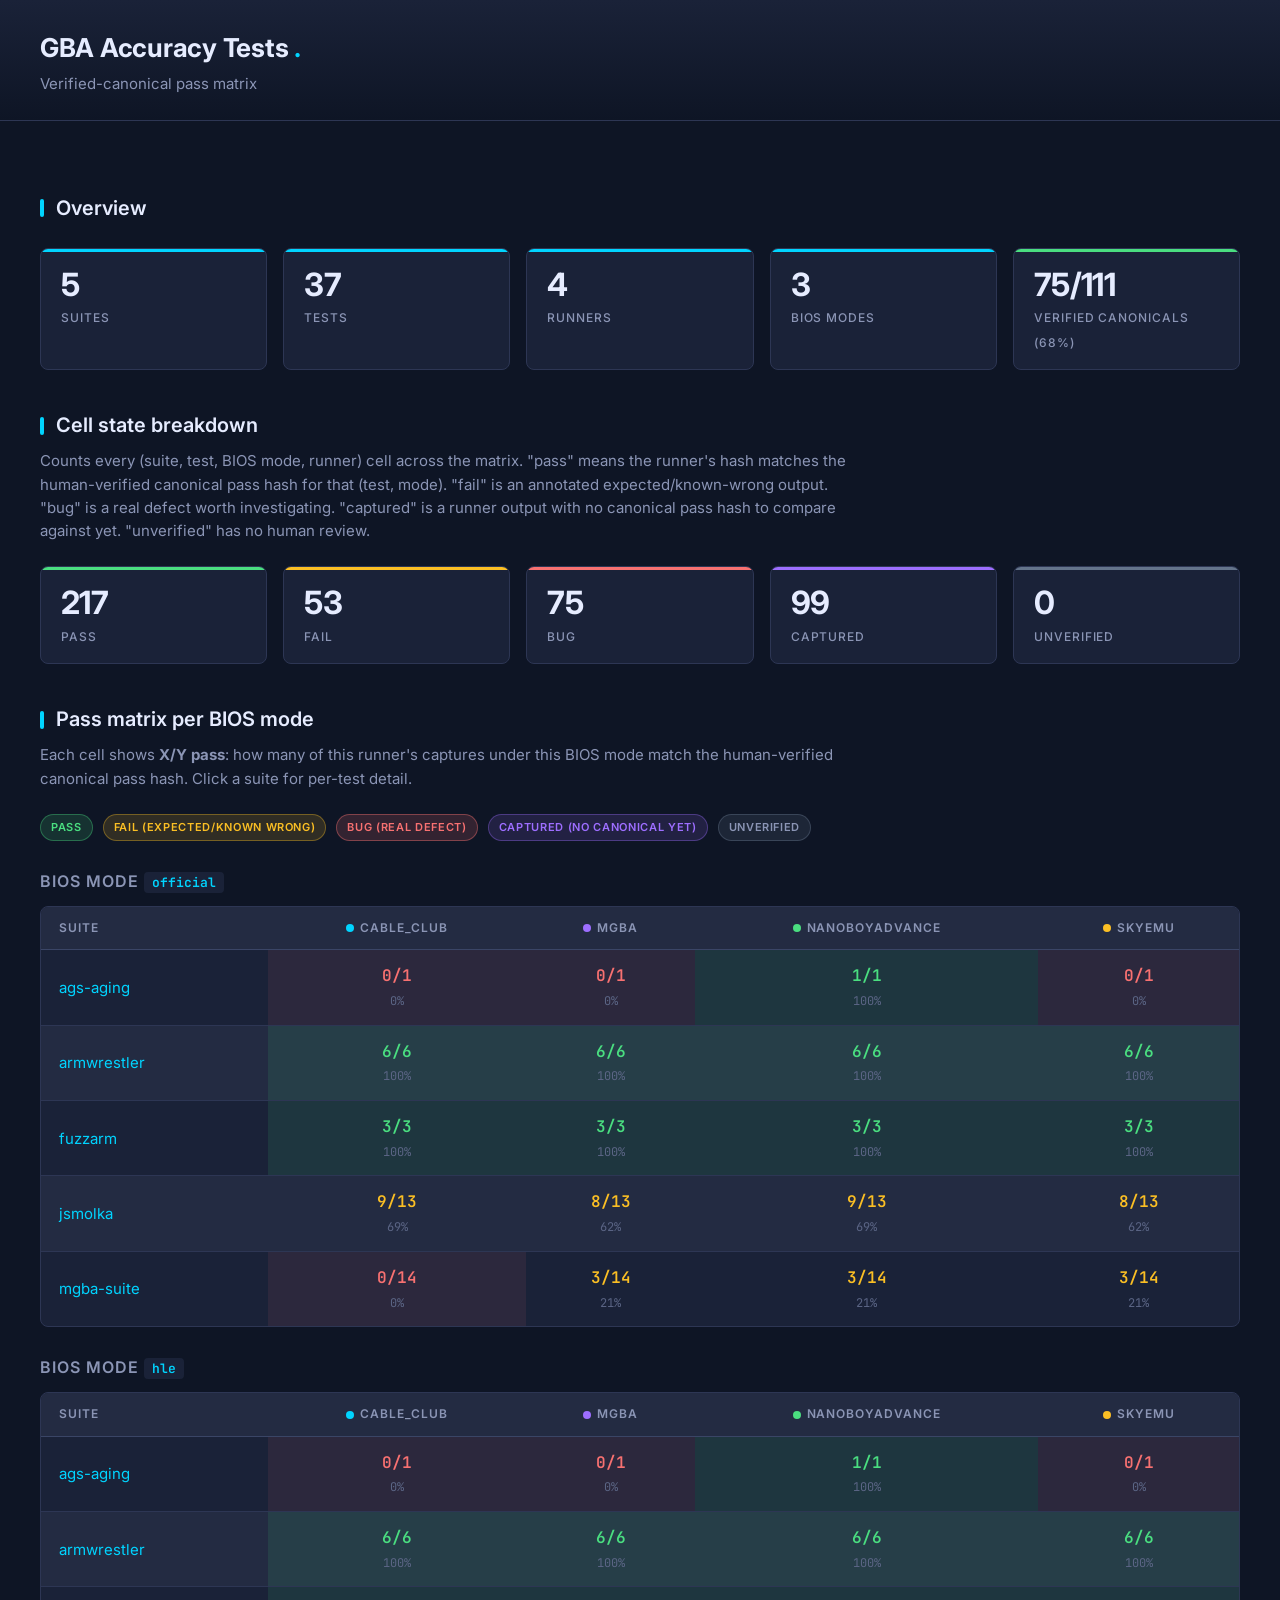
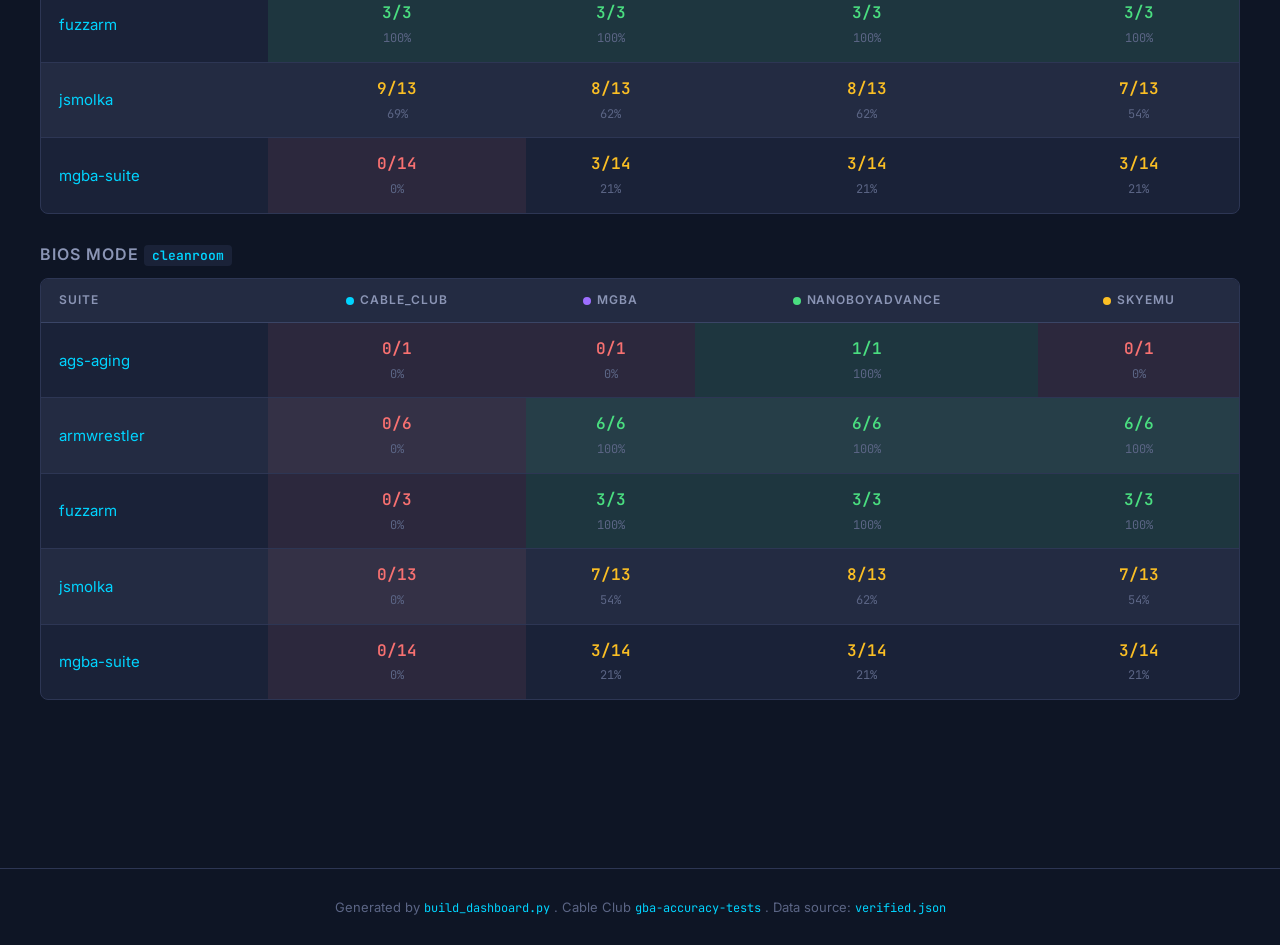
==== commit 15876706: "dashboard: rewire build_dashboard.py to read verified.json Replaces the old references.json + consen" ====
--- a/docs/dashboard/index.html
+++ b/docs/dashboard/index.html
@@ -3,15 +3,15 @@
 <head>
 <meta charset="utf-8">
 <meta name="viewport" content="width=device-width, initial-scale=1">
-<title>Cross-emulator agreement matrix — gba-accuracy-tests</title>
+<title>Verified-canonical pass matrix - gba-accuracy-tests</title>
 <link rel="stylesheet" href="style.css">
 </head>
 <body>
 <header class="site">
   <div class="row">
     <div>
-      <h1>GBA Accuracy Tests <span class="accent">·</span></h1>
-      <p class="subtitle">Cross-emulator agreement matrix</p>
+      <h1>GBA Accuracy Tests <span class="accent">.</span></h1>
+      <p class="subtitle">Verified-canonical pass matrix</p>
     </div>
   </div>
   
@@ -23,12 +23,20 @@
 <div class="stat"><span class="num">37</span><span class="label">tests</span></div>
 <div class="stat"><span class="num">4</span><span class="label">runners</span></div>
 <div class="stat"><span class="num">3</span><span class="label">BIOS modes</span></div>
-<div class="stat"><span class="num">489</span><span class="label">captures</span></div>
-<div class="stat"><span class="num">0</span><span class="label"><a href="contested.html">contested</a></span></div>
-<div class="stat"><span class="num">5</span><span class="label"><a href="unverified.html">unverified</a></span></div>
+<div class="stat s-verified"><span class="num">75/111</span><span class="label">verified canonicals (68%)</span></div>
 </div>
-<h2>Cross-runner agreement matrix</h2>
-<p class="muted">Each cell shows <strong>X/Y agree</strong>: how many of the runner's captures match the cross-runner consensus hash for that test under that BIOS mode. "Consensus" means ≥ 2 runners produced the same hash. This is a stricter metric than <code>cable_club</code>'s own <code>accuracy_sweep</code> regression check, which counts a test as passing if its hash matches <em>any</em> previously-recorded hash for the test (including the runner's own historical capture). Click a suite for per-test detail.</p>
+<h2>Cell state breakdown</h2>
+<p class="muted">Counts every (suite, test, BIOS mode, runner) cell across the matrix. "pass" means the runner's hash matches the human-verified canonical pass hash for that (test, mode). "fail" is an annotated expected/known-wrong output. "bug" is a real defect worth investigating. "captured" is a runner output with no canonical pass hash to compare against yet. "unverified" has no human review.</p>
+<div class="stat-grid">
+<div class="stat s-pass"><span class="num">217</span><span class="label">pass</span></div>
+<div class="stat s-fail"><span class="num">53</span><span class="label">fail</span></div>
+<div class="stat s-bug"><span class="num">75</span><span class="label">bug</span></div>
+<div class="stat s-captured"><span class="num">99</span><span class="label">captured</span></div>
+<div class="stat s-unverified"><span class="num">0</span><span class="label">unverified</span></div>
+</div>
+<h2>Pass matrix per BIOS mode</h2>
+<p class="muted">Each cell shows <strong>X/Y pass</strong>: how many of this runner's captures under this BIOS mode match the human-verified canonical pass hash. Click a suite for per-test detail.</p>
+<div class="legend"><span class="badge pass">pass</span><span class="badge fail">fail (expected/known wrong)</span><span class="badge bug">bug (real defect)</span><span class="badge captured">captured (no canonical yet)</span><span class="badge unverified">unverified</span></div>
 <h3>BIOS mode <code>official</code></h3>
 <div class="table-wrap"><table class="matrix"><thead><tr><th>Suite</th>
 <th class="runner r-cable_club"><span class="dot"></span>cable_club</th>
@@ -38,46 +46,8 @@
 </tr></thead><tbody>
 <tr><td><a href="suite-ags-aging.html">ags-aging</a></td>
 <td class="cell none-pass"><span class="frac">0/1</span><span class="pct">0%</span></td>
-<td class="cell all-pass"><span class="frac">1/1</span><span class="pct">100%</span></td>
 <td class="cell none-pass"><span class="frac">0/1</span><span class="pct">0%</span></td>
 <td class="cell all-pass"><span class="frac">1/1</span><span class="pct">100%</span></td>
-</tr>
-<tr><td><a href="suite-armwrestler.html">armwrestler</a></td>
-<td class="cell all-pass"><span class="frac">6/6</span><span class="pct">100%</span></td>
-<td class="cell all-pass"><span class="frac">6/6</span><span class="pct">100%</span></td>
-<td class="cell all-pass"><span class="frac">6/6</span><span class="pct">100%</span></td>
-<td class="cell all-pass"><span class="frac">6/6</span><span class="pct">100%</span></td>
-</tr>
-<tr><td><a href="suite-fuzzarm.html">fuzzarm</a></td>
-<td class="cell all-pass"><span class="frac">3/3</span><span class="pct">100%</span></td>
-<td class="cell all-pass"><span class="frac">3/3</span><span class="pct">100%</span></td>
-<td class="cell all-pass"><span class="frac">3/3</span><span class="pct">100%</span></td>
-<td class="cell all-pass"><span class="frac">3/3</span><span class="pct">100%</span></td>
-</tr>
-<tr><td><a href="suite-jsmolka.html">jsmolka</a></td>
-<td class="cell partial"><span class="frac">6/13</span><span class="pct">46%</span></td>
-<td class="cell none-pass"><span class="frac">0/13</span><span class="pct">0%</span></td>
-<td class="cell partial"><span class="frac">6/13</span><span class="pct">46%</span></td>
-<td class="cell partial"><span class="frac">2/13</span><span class="pct">15%</span></td>
-</tr>
-<tr><td><a href="suite-mgba-suite.html">mgba-suite</a></td>
-<td class="cell none-pass"><span class="frac">0/14</span><span class="pct">0%</span></td>
-<td class="cell partial"><span class="frac">5/14</span><span class="pct">36%</span></td>
-<td class="cell partial"><span class="frac">8/14</span><span class="pct">57%</span></td>
-<td class="cell partial"><span class="frac">8/14</span><span class="pct">57%</span></td>
-</tr>
-</tbody></table></div>
-<h3>BIOS mode <code>hle</code></h3>
-<div class="table-wrap"><table class="matrix"><thead><tr><th>Suite</th>
-<th class="runner r-cable_club"><span class="dot"></span>cable_club</th>
-<th class="runner r-mgba"><span class="dot"></span>mgba</th>
-<th class="runner r-nanoboyadvance"><span class="dot"></span>nanoboyadvance</th>
-<th class="runner r-skyemu"><span class="dot"></span>skyemu</th>
-</tr></thead><tbody>
-<tr><td><a href="suite-ags-aging.html">ags-aging</a></td>
-<td class="cell none-pass"><span class="frac">0/1</span><span class="pct">0%</span></td>
-<td class="cell none-pass"><span class="frac">0/1</span><span class="pct">0%</span></td>
-<td class="cell none-pass"><span class="frac">0/1</span><span class="pct">0%</span></td>
 <td class="cell none-pass"><span class="frac">0/1</span><span class="pct">0%</span></td>
 </tr>
 <tr><td><a href="suite-armwrestler.html">armwrestler</a></td>
@@ -93,16 +63,54 @@
 <td class="cell all-pass"><span class="frac">3/3</span><span class="pct">100%</span></td>
 </tr>
 <tr><td><a href="suite-jsmolka.html">jsmolka</a></td>
-<td class="cell partial"><span class="frac">10/13</span><span class="pct">77%</span></td>
-<td class="cell partial"><span class="frac">11/13</span><span class="pct">85%</span></td>
-<td class="cell partial"><span class="frac">7/13</span><span class="pct">54%</span></td>
-<td class="cell partial"><span class="frac">2/13</span><span class="pct">15%</span></td>
+<td class="cell partial"><span class="frac">9/13</span><span class="pct">69%</span></td>
+<td class="cell partial"><span class="frac">8/13</span><span class="pct">62%</span></td>
+<td class="cell partial"><span class="frac">9/13</span><span class="pct">69%</span></td>
+<td class="cell partial"><span class="frac">8/13</span><span class="pct">62%</span></td>
 </tr>
 <tr><td><a href="suite-mgba-suite.html">mgba-suite</a></td>
 <td class="cell none-pass"><span class="frac">0/14</span><span class="pct">0%</span></td>
-<td class="cell partial"><span class="frac">6/14</span><span class="pct">43%</span></td>
-<td class="cell partial"><span class="frac">7/14</span><span class="pct">50%</span></td>
-<td class="cell partial"><span class="frac">6/14</span><span class="pct">43%</span></td>
+<td class="cell partial"><span class="frac">3/14</span><span class="pct">21%</span></td>
+<td class="cell partial"><span class="frac">3/14</span><span class="pct">21%</span></td>
+<td class="cell partial"><span class="frac">3/14</span><span class="pct">21%</span></td>
+</tr>
+</tbody></table></div>
+<h3>BIOS mode <code>hle</code></h3>
+<div class="table-wrap"><table class="matrix"><thead><tr><th>Suite</th>
+<th class="runner r-cable_club"><span class="dot"></span>cable_club</th>
+<th class="runner r-mgba"><span class="dot"></span>mgba</th>
+<th class="runner r-nanoboyadvance"><span class="dot"></span>nanoboyadvance</th>
+<th class="runner r-skyemu"><span class="dot"></span>skyemu</th>
+</tr></thead><tbody>
+<tr><td><a href="suite-ags-aging.html">ags-aging</a></td>
+<td class="cell none-pass"><span class="frac">0/1</span><span class="pct">0%</span></td>
+<td class="cell none-pass"><span class="frac">0/1</span><span class="pct">0%</span></td>
+<td class="cell all-pass"><span class="frac">1/1</span><span class="pct">100%</span></td>
+<td class="cell none-pass"><span class="frac">0/1</span><span class="pct">0%</span></td>
+</tr>
+<tr><td><a href="suite-armwrestler.html">armwrestler</a></td>
+<td class="cell all-pass"><span class="frac">6/6</span><span class="pct">100%</span></td>
+<td class="cell all-pass"><span class="frac">6/6</span><span class="pct">100%</span></td>
+<td class="cell all-pass"><span class="frac">6/6</span><span class="pct">100%</span></td>
+<td class="cell all-pass"><span class="frac">6/6</span><span class="pct">100%</span></td>
+</tr>
+<tr><td><a href="suite-fuzzarm.html">fuzzarm</a></td>
+<td class="cell all-pass"><span class="frac">3/3</span><span class="pct">100%</span></td>
+<td class="cell all-pass"><span class="frac">3/3</span><span class="pct">100%</span></td>
+<td class="cell all-pass"><span class="frac">3/3</span><span class="pct">100%</span></td>
+<td class="cell all-pass"><span class="frac">3/3</span><span class="pct">100%</span></td>
+</tr>
+<tr><td><a href="suite-jsmolka.html">jsmolka</a></td>
+<td class="cell partial"><span class="frac">9/13</span><span class="pct">69%</span></td>
+<td class="cell partial"><span class="frac">8/13</span><span class="pct">62%</span></td>
+<td class="cell partial"><span class="frac">8/13</span><span class="pct">62%</span></td>
+<td class="cell partial"><span class="frac">7/13</span><span class="pct">54%</span></td>
+</tr>
+<tr><td><a href="suite-mgba-suite.html">mgba-suite</a></td>
+<td class="cell none-pass"><span class="frac">0/14</span><span class="pct">0%</span></td>
+<td class="cell partial"><span class="frac">3/14</span><span class="pct">21%</span></td>
+<td class="cell partial"><span class="frac">3/14</span><span class="pct">21%</span></td>
+<td class="cell partial"><span class="frac">3/14</span><span class="pct">21%</span></td>
 </tr>
 </tbody></table></div>
 <h3>BIOS mode <code>cleanroom</code></h3>
@@ -115,7 +123,7 @@
 <tr><td><a href="suite-ags-aging.html">ags-aging</a></td>
 <td class="cell none-pass"><span class="frac">0/1</span><span class="pct">0%</span></td>
 <td class="cell none-pass"><span class="frac">0/1</span><span class="pct">0%</span></td>
-<td class="cell none-pass"><span class="frac">0/1</span><span class="pct">0%</span></td>
+<td class="cell all-pass"><span class="frac">1/1</span><span class="pct">100%</span></td>
 <td class="cell none-pass"><span class="frac">0/1</span><span class="pct">0%</span></td>
 </tr>
 <tr><td><a href="suite-armwrestler.html">armwrestler</a></td>
@@ -133,19 +141,19 @@
 <tr><td><a href="suite-jsmolka.html">jsmolka</a></td>
 <td class="cell none-pass"><span class="frac">0/13</span><span class="pct">0%</span></td>
 <td class="cell partial"><span class="frac">7/13</span><span class="pct">54%</span></td>
+<td class="cell partial"><span class="frac">8/13</span><span class="pct">62%</span></td>
 <td class="cell partial"><span class="frac">7/13</span><span class="pct">54%</span></td>
-<td class="cell partial"><span class="frac">2/13</span><span class="pct">15%</span></td>
 </tr>
 <tr><td><a href="suite-mgba-suite.html">mgba-suite</a></td>
 <td class="cell none-pass"><span class="frac">0/14</span><span class="pct">0%</span></td>
-<td class="cell partial"><span class="frac">7/14</span><span class="pct">50%</span></td>
-<td class="cell partial"><span class="frac">8/14</span><span class="pct">57%</span></td>
-<td class="cell partial"><span class="frac">9/14</span><span class="pct">64%</span></td>
+<td class="cell partial"><span class="frac">3/14</span><span class="pct">21%</span></td>
+<td class="cell partial"><span class="frac">3/14</span><span class="pct">21%</span></td>
+<td class="cell partial"><span class="frac">3/14</span><span class="pct">21%</span></td>
 </tr>
 </tbody></table></div>
 </main>
 <footer>
-  Generated by <code>build_dashboard.py</code> · Cable Club <code>gba-accuracy-tests</code>
+  Generated by <code>build_dashboard.py</code> . Cable Club <code>gba-accuracy-tests</code> . Data source: <code>verified.json</code>
 </footer>
 </body>
 </html>
--- a/docs/dashboard/style.css
+++ b/docs/dashboard/style.css
@@ -36,7 +36,6 @@
 a:hover { color: #5be8ff; text-decoration: underline; }
 code { font-family: 'JetBrains Mono', ui-monospace, Menlo, monospace; font-size: 0.92em; color: var(--cyan); }
 
-/* ----- header ----- */
 header.site {
   background: linear-gradient(180deg, var(--surface) 0%, var(--bg) 100%);
   border-bottom: 1px solid var(--border);
@@ -79,7 +78,6 @@
   margin: 0 auto;
 }
 
-/* ----- section headings ----- */
 h2 {
   font-family: 'Inter', sans-serif;
   font-size: 20px;
@@ -124,7 +122,6 @@
 }
 .muted { color: var(--text-mute); }
 
-/* ----- stat tiles ----- */
 .stat-grid {
   display: grid;
   grid-template-columns: repeat(auto-fit, minmax(160px, 1fr));
@@ -146,12 +143,12 @@
   height: 3px;
   background: var(--cyan);
 }
-.stat:nth-child(2)::before { background: var(--purple); }
-.stat:nth-child(3)::before { background: var(--green); }
-.stat:nth-child(4)::before { background: var(--amber); }
-.stat:nth-child(5)::before { background: var(--cyan); }
-.stat:nth-child(6)::before { background: var(--coral); }
-.stat:nth-child(7)::before { background: var(--slate); }
+.stat.s-pass::before     { background: var(--green); }
+.stat.s-fail::before     { background: var(--amber); }
+.stat.s-bug::before      { background: var(--coral); }
+.stat.s-captured::before { background: var(--purple); }
+.stat.s-unverified::before { background: var(--slate); }
+.stat.s-verified::before { background: var(--green); }
 .stat .num {
   font-family: 'Inter', sans-serif;
   font-size: 32px;
@@ -169,10 +166,7 @@
   letter-spacing: 0.08em;
   font-weight: 500;
 }
-.stat .label a { color: var(--text-mute); }
-.stat .label a:hover { color: var(--cyan); }
-
-/* ----- tables ----- */
+
 .table-wrap {
   background: var(--surface);
   border: 1px solid var(--border);
@@ -210,14 +204,9 @@
 tbody tr:last-child { border-bottom: none; }
 tbody tr:hover td { background: rgba(0, 212, 255, 0.06); }
 tbody td { color: var(--text); }
-tbody td.id, tbody td.muted-cell {
-  color: var(--text-mute);
-}
-
-/* ----- agreement matrix ----- */
-.matrix th.runner {
-  text-align: center;
-}
+tbody td.id, tbody td.muted-cell { color: var(--text-mute); }
+
+.matrix th.runner { text-align: center; }
 .matrix th.runner .dot {
   display: inline-block;
   width: 8px;
@@ -247,23 +236,19 @@
   color: var(--text-dim);
   font-weight: 400;
 }
-.matrix td.cell.all-pass { background: rgba(74, 222, 128, 0.08); }
+.matrix td.cell.all-pass { background: rgba(74, 222, 128, 0.10); }
 .matrix td.cell.all-pass .frac { color: var(--green); }
-.matrix td.cell.none-pass { background: rgba(248, 113, 113, 0.06); }
+.matrix td.cell.none-pass { background: rgba(248, 113, 113, 0.08); }
 .matrix td.cell.none-pass .frac { color: var(--coral); }
 .matrix td.cell.partial .frac { color: var(--amber); }
 
-/* ----- hash columns ----- */
 .hash {
   font-family: 'JetBrains Mono', ui-monospace, monospace;
   font-size: 13px;
   color: var(--text-dim);
   font-variant-numeric: tabular-nums;
 }
-.hash.match { color: var(--green); }
-.hash.miss  { color: var(--coral); }
-
-/* ----- status badges ----- */
+
 .badge {
   display: inline-block;
   padding: 4px 10px;
@@ -275,13 +260,20 @@
   letter-spacing: 0.06em;
   border: 1px solid transparent;
 }
-.badge.gold        { background: rgba(74, 222, 128, 0.12); color: var(--green);  border-color: rgba(74, 222, 128, 0.3); }
-.badge.secondary   { background: rgba(157, 110, 255, 0.12); color: var(--purple); border-color: rgba(157, 110, 255, 0.3); }
-.badge.candidate   { background: rgba(100, 116, 139, 0.18); color: var(--text-mute); border-color: rgba(100, 116, 139, 0.4); }
-.badge.contested   { background: rgba(248, 113, 113, 0.14); color: var(--coral);  border-color: rgba(248, 113, 113, 0.35); }
-.badge.unverified  { background: rgba(251, 191, 36, 0.12); color: var(--amber);   border-color: rgba(251, 191, 36, 0.3); }
-
-/* ----- test-row table (per-suite detail page) ----- */
+.badge.pass       { background: rgba(74, 222, 128, 0.14); color: var(--green);    border-color: rgba(74, 222, 128, 0.35); }
+.badge.fail       { background: rgba(251, 191, 36, 0.14); color: var(--amber);    border-color: rgba(251, 191, 36, 0.35); }
+.badge.bug        { background: rgba(248, 113, 113, 0.16); color: var(--coral);   border-color: rgba(248, 113, 113, 0.4); }
+.badge.captured   { background: rgba(157, 110, 255, 0.14); color: var(--purple);  border-color: rgba(157, 110, 255, 0.35); }
+.badge.unverified { background: rgba(100, 116, 139, 0.18); color: var(--text-mute); border-color: rgba(100, 116, 139, 0.4); }
+.badge.none       { background: transparent; color: var(--text-dim); border-color: var(--border); }
+
+.legend {
+  display: flex;
+  flex-wrap: wrap;
+  gap: 10px;
+  margin: 8px 0 24px;
+}
+
 .test-row td.id {
   font-family: 'JetBrains Mono', ui-monospace, monospace;
   font-size: 13px;
@@ -289,7 +281,6 @@
   white-space: nowrap;
 }
 
-/* ----- footer ----- */
 footer {
   margin-top: 80px;
   padding: 28px 40px;
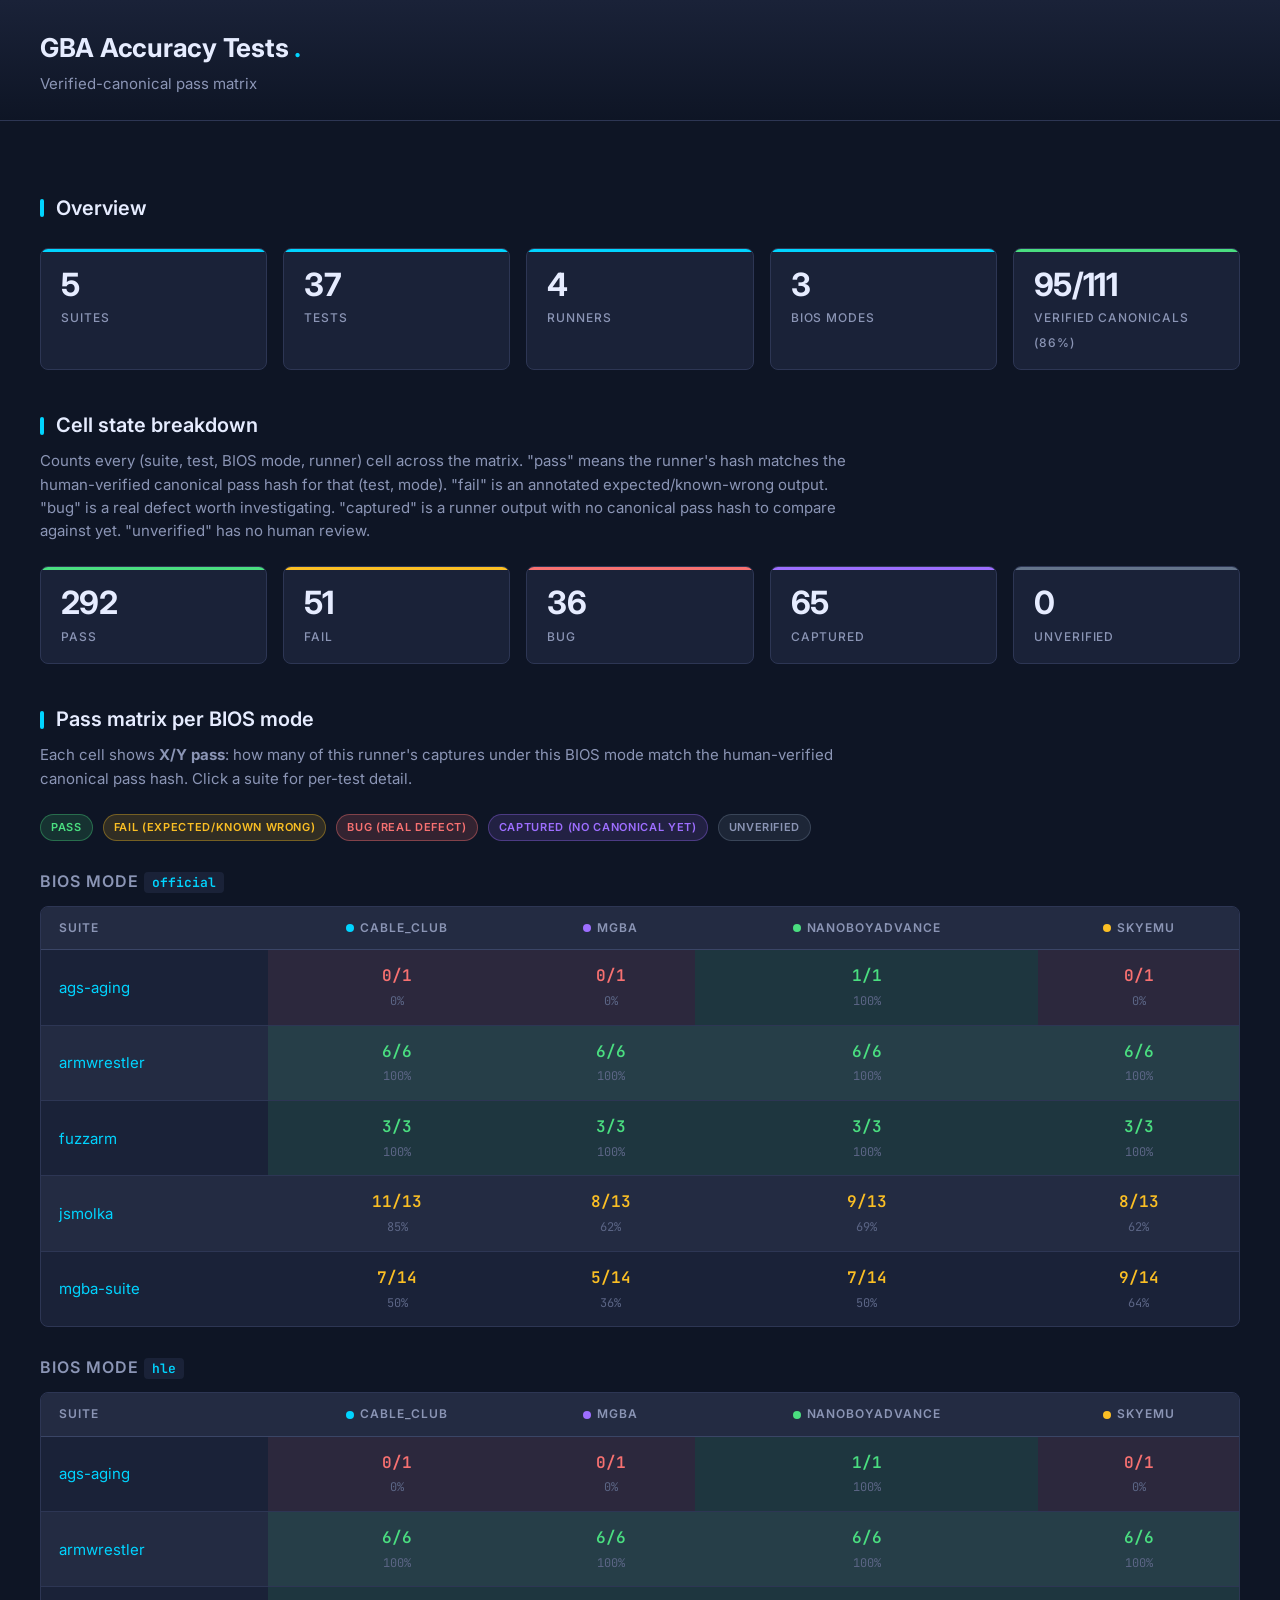
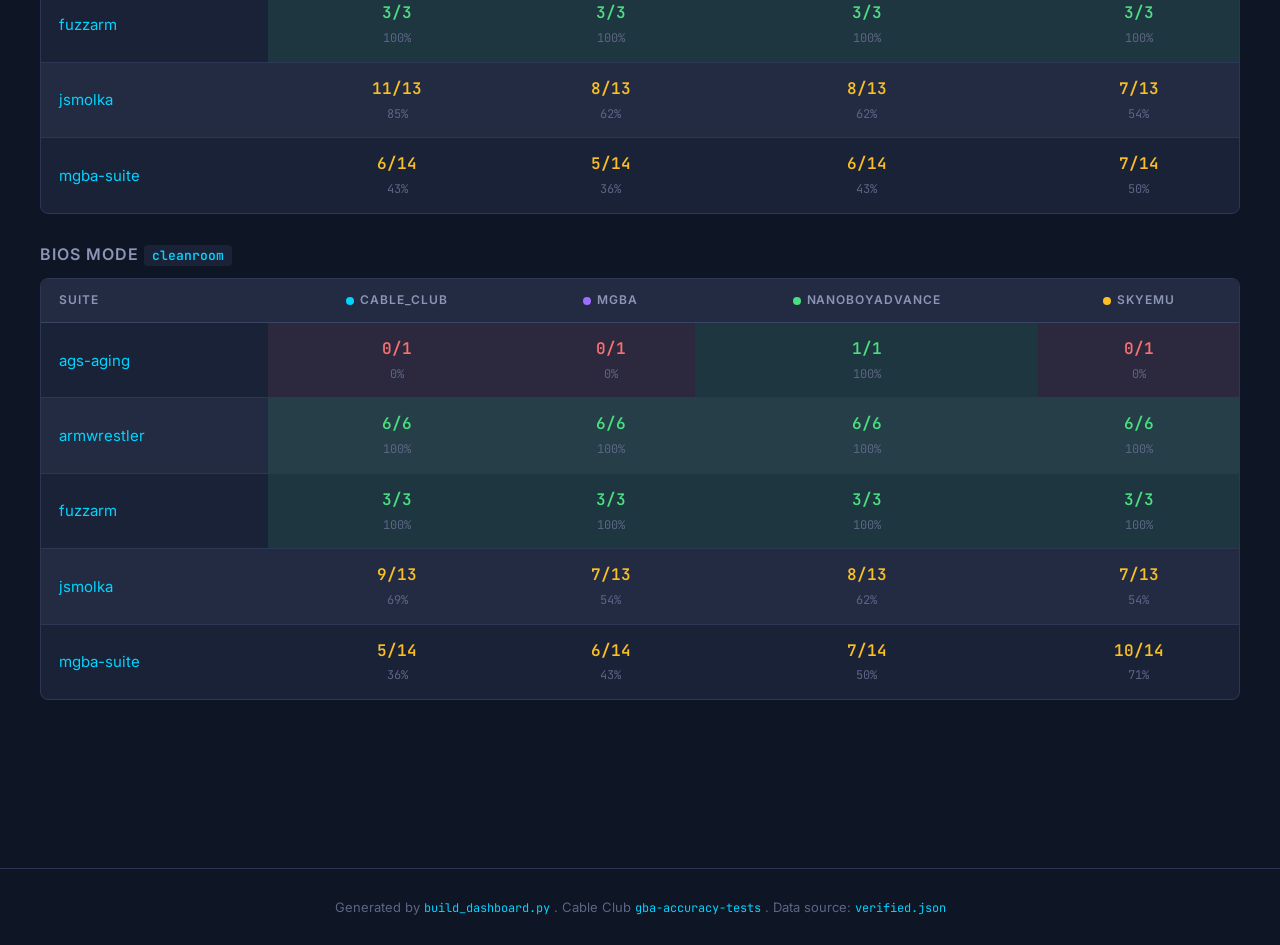
==== commit 017127c5: "dashboard: regenerate after verified.json auto-promotion Reflects the 25/37 peak score (official BIO" ====
--- a/docs/dashboard/index.html
+++ b/docs/dashboard/index.html
@@ -23,15 +23,15 @@
 <div class="stat"><span class="num">37</span><span class="label">tests</span></div>
 <div class="stat"><span class="num">4</span><span class="label">runners</span></div>
 <div class="stat"><span class="num">3</span><span class="label">BIOS modes</span></div>
-<div class="stat s-verified"><span class="num">75/111</span><span class="label">verified canonicals (68%)</span></div>
+<div class="stat s-verified"><span class="num">95/111</span><span class="label">verified canonicals (86%)</span></div>
 </div>
 <h2>Cell state breakdown</h2>
 <p class="muted">Counts every (suite, test, BIOS mode, runner) cell across the matrix. "pass" means the runner's hash matches the human-verified canonical pass hash for that (test, mode). "fail" is an annotated expected/known-wrong output. "bug" is a real defect worth investigating. "captured" is a runner output with no canonical pass hash to compare against yet. "unverified" has no human review.</p>
 <div class="stat-grid">
-<div class="stat s-pass"><span class="num">217</span><span class="label">pass</span></div>
-<div class="stat s-fail"><span class="num">53</span><span class="label">fail</span></div>
-<div class="stat s-bug"><span class="num">75</span><span class="label">bug</span></div>
-<div class="stat s-captured"><span class="num">99</span><span class="label">captured</span></div>
+<div class="stat s-pass"><span class="num">292</span><span class="label">pass</span></div>
+<div class="stat s-fail"><span class="num">51</span><span class="label">fail</span></div>
+<div class="stat s-bug"><span class="num">36</span><span class="label">bug</span></div>
+<div class="stat s-captured"><span class="num">65</span><span class="label">captured</span></div>
 <div class="stat s-unverified"><span class="num">0</span><span class="label">unverified</span></div>
 </div>
 <h2>Pass matrix per BIOS mode</h2>
@@ -63,16 +63,16 @@
 <td class="cell all-pass"><span class="frac">3/3</span><span class="pct">100%</span></td>
 </tr>
 <tr><td><a href="suite-jsmolka.html">jsmolka</a></td>
-<td class="cell partial"><span class="frac">9/13</span><span class="pct">69%</span></td>
+<td class="cell partial"><span class="frac">11/13</span><span class="pct">85%</span></td>
 <td class="cell partial"><span class="frac">8/13</span><span class="pct">62%</span></td>
 <td class="cell partial"><span class="frac">9/13</span><span class="pct">69%</span></td>
 <td class="cell partial"><span class="frac">8/13</span><span class="pct">62%</span></td>
 </tr>
 <tr><td><a href="suite-mgba-suite.html">mgba-suite</a></td>
-<td class="cell none-pass"><span class="frac">0/14</span><span class="pct">0%</span></td>
-<td class="cell partial"><span class="frac">3/14</span><span class="pct">21%</span></td>
-<td class="cell partial"><span class="frac">3/14</span><span class="pct">21%</span></td>
-<td class="cell partial"><span class="frac">3/14</span><span class="pct">21%</span></td>
+<td class="cell partial"><span class="frac">7/14</span><span class="pct">50%</span></td>
+<td class="cell partial"><span class="frac">5/14</span><span class="pct">36%</span></td>
+<td class="cell partial"><span class="frac">7/14</span><span class="pct">50%</span></td>
+<td class="cell partial"><span class="frac">9/14</span><span class="pct">64%</span></td>
 </tr>
 </tbody></table></div>
 <h3>BIOS mode <code>hle</code></h3>
@@ -101,16 +101,16 @@
 <td class="cell all-pass"><span class="frac">3/3</span><span class="pct">100%</span></td>
 </tr>
 <tr><td><a href="suite-jsmolka.html">jsmolka</a></td>
-<td class="cell partial"><span class="frac">9/13</span><span class="pct">69%</span></td>
+<td class="cell partial"><span class="frac">11/13</span><span class="pct">85%</span></td>
 <td class="cell partial"><span class="frac">8/13</span><span class="pct">62%</span></td>
 <td class="cell partial"><span class="frac">8/13</span><span class="pct">62%</span></td>
 <td class="cell partial"><span class="frac">7/13</span><span class="pct">54%</span></td>
 </tr>
 <tr><td><a href="suite-mgba-suite.html">mgba-suite</a></td>
-<td class="cell none-pass"><span class="frac">0/14</span><span class="pct">0%</span></td>
-<td class="cell partial"><span class="frac">3/14</span><span class="pct">21%</span></td>
-<td class="cell partial"><span class="frac">3/14</span><span class="pct">21%</span></td>
-<td class="cell partial"><span class="frac">3/14</span><span class="pct">21%</span></td>
+<td class="cell partial"><span class="frac">6/14</span><span class="pct">43%</span></td>
+<td class="cell partial"><span class="frac">5/14</span><span class="pct">36%</span></td>
+<td class="cell partial"><span class="frac">6/14</span><span class="pct">43%</span></td>
+<td class="cell partial"><span class="frac">7/14</span><span class="pct">50%</span></td>
 </tr>
 </tbody></table></div>
 <h3>BIOS mode <code>cleanroom</code></h3>
@@ -127,28 +127,28 @@
 <td class="cell none-pass"><span class="frac">0/1</span><span class="pct">0%</span></td>
 </tr>
 <tr><td><a href="suite-armwrestler.html">armwrestler</a></td>
-<td class="cell none-pass"><span class="frac">0/6</span><span class="pct">0%</span></td>
+<td class="cell all-pass"><span class="frac">6/6</span><span class="pct">100%</span></td>
 <td class="cell all-pass"><span class="frac">6/6</span><span class="pct">100%</span></td>
 <td class="cell all-pass"><span class="frac">6/6</span><span class="pct">100%</span></td>
 <td class="cell all-pass"><span class="frac">6/6</span><span class="pct">100%</span></td>
 </tr>
 <tr><td><a href="suite-fuzzarm.html">fuzzarm</a></td>
-<td class="cell none-pass"><span class="frac">0/3</span><span class="pct">0%</span></td>
+<td class="cell all-pass"><span class="frac">3/3</span><span class="pct">100%</span></td>
 <td class="cell all-pass"><span class="frac">3/3</span><span class="pct">100%</span></td>
 <td class="cell all-pass"><span class="frac">3/3</span><span class="pct">100%</span></td>
 <td class="cell all-pass"><span class="frac">3/3</span><span class="pct">100%</span></td>
 </tr>
 <tr><td><a href="suite-jsmolka.html">jsmolka</a></td>
-<td class="cell none-pass"><span class="frac">0/13</span><span class="pct">0%</span></td>
+<td class="cell partial"><span class="frac">9/13</span><span class="pct">69%</span></td>
 <td class="cell partial"><span class="frac">7/13</span><span class="pct">54%</span></td>
 <td class="cell partial"><span class="frac">8/13</span><span class="pct">62%</span></td>
 <td class="cell partial"><span class="frac">7/13</span><span class="pct">54%</span></td>
 </tr>
 <tr><td><a href="suite-mgba-suite.html">mgba-suite</a></td>
-<td class="cell none-pass"><span class="frac">0/14</span><span class="pct">0%</span></td>
-<td class="cell partial"><span class="frac">3/14</span><span class="pct">21%</span></td>
-<td class="cell partial"><span class="frac">3/14</span><span class="pct">21%</span></td>
-<td class="cell partial"><span class="frac">3/14</span><span class="pct">21%</span></td>
+<td class="cell partial"><span class="frac">5/14</span><span class="pct">36%</span></td>
+<td class="cell partial"><span class="frac">6/14</span><span class="pct">43%</span></td>
+<td class="cell partial"><span class="frac">7/14</span><span class="pct">50%</span></td>
+<td class="cell partial"><span class="frac">10/14</span><span class="pct">71%</span></td>
 </tr>
 </tbody></table></div>
 </main>
